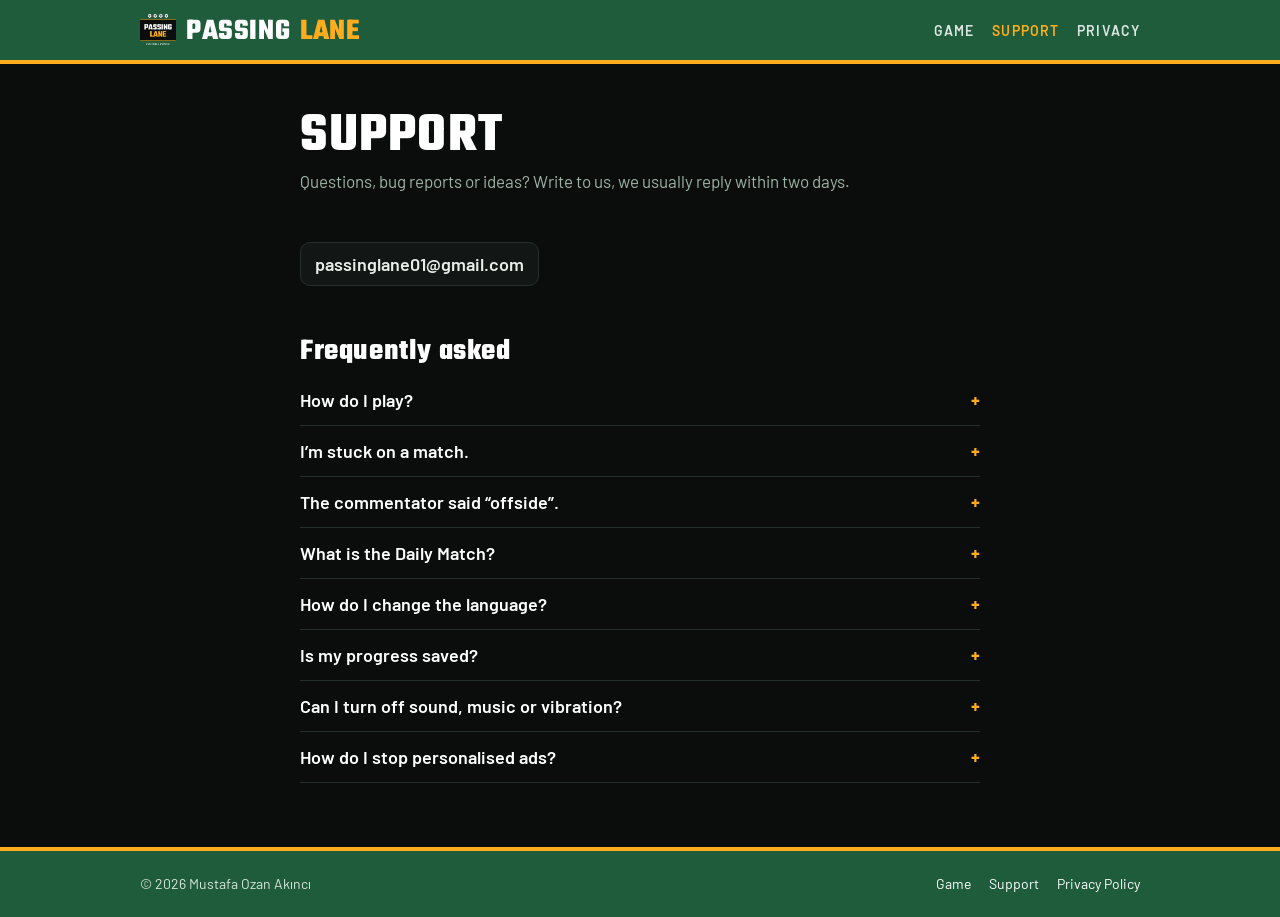
==== support.html @ acf5ea75 "Add files via upload" ====
<!doctype html>
<html lang="en">
<head>
<meta charset="utf-8">
<meta name="viewport" content="width=device-width, initial-scale=1, viewport-fit=cover">
<title>Support – Passing Lane</title>
<meta name="description" content="Help and contact for the Passing Lane iPhone game.">
<meta property="og:title" content="Support – Passing Lane">
<meta property="og:description" content="Help and contact for the Passing Lane iPhone game.">
<meta property="og:image" content="assets/icon.png">
<link rel="icon" href="assets/favicon.png">
<link rel="apple-touch-icon" href="assets/apple-touch-icon.png">
<meta name="apple-itunes-app" content="app-id=6824521331">
<link rel="preconnect" href="https://fonts.googleapis.com">
<link rel="preconnect" href="https://fonts.gstatic.com" crossorigin>
<link rel="stylesheet" href="https://fonts.googleapis.com/css2?family=Teko:wght@600;700&family=Barlow:ital,wght@0,400;0,600;0,700;1,700&display=swap">
<link rel="stylesheet" href="assets/style.css">
</head>
<body>
<header class="top"><div class="wrap">
  <a class="brand" href="./"><img src="assets/icon.png" alt="" width="36" height="36">PASSING <span>LANE</span></a>
  <nav aria-label="Site">
    <a href="./">Game</a>
    <a href="support.html" aria-current="page">Support</a>
    <a href="privacy.html">Privacy</a>
  </nav>
</div></header>

<main class="wrap doc">
  <h1>SUPPORT</h1>
  <p class="meta">Questions, bug reports or ideas? Write to us, we usually reply within two days.</p>
  <p class="mail">passinglane01@gmail.com</p>

  <h2>Frequently asked</h2>
  <details><summary>How do I play?</summary><p>Start at number 1, pass to the numbered players in order, go through every square exactly once and finish at number 11. Blue blocks are defenders: no pass goes between them.</p></details>
  <details><summary>I’m stuck on a match.</summary><p>Tap Hint. You have 3 per match, and each one shows the next correct pass. In Slot mode a hint costs 5 seconds.</p></details>
  <details><summary>The commentator said “offside”.</summary><p>You reached number 11 with empty squares left. Every square must be covered before the goal counts, so the move restarts from the keeper.</p></details>
  <details><summary>What is the Daily Match?</summary><p>A new 7×7 puzzle every day, the same for every player. Play it each day to grow your streak.</p></details>
  <details><summary>How do I change the language?</summary><p>The game follows your iPhone’s language. To change it for Passing Lane only: Settings › Passing Lane › Language.</p></details>
  <details><summary>Is my progress saved?</summary><p>Yes, on your device. If you sign in to Game Center, your season trophies also appear on the leaderboard.</p></details>
  <details><summary>Can I turn off sound, music or vibration?</summary><p>Yes. Use the three switches at the top of the main menu.</p></details>
  <details><summary>How do I stop personalised ads?</summary><p>Choose “Ask App Not to Track” when asked, or turn off tracking in Settings › Privacy &amp; Security › Tracking. You will still see ads, but they won’t be personalised.</p></details>
</main>
<footer><div class="wrap">
  <span>© 2026 Mustafa Ozan Akıncı</span>
  <span><a href="./">Game</a><a href="support.html">Support</a><a href="privacy.html">Privacy Policy</a></span>
</div></footer>
</body>
</html>
---- assets/style.css ----
/* Passing Lane site — same language as the app icon:
   pitch-green bands, a black middle, amber hairlines, Teko display + Barlow body. */
:root{
  --green:#1e5c3b; --green-2:#174a2f; --black:#0b0d0c; --panel:#121614;
  --amber:#ffad1f; --orange:#ff5a36; --white:#ffffff; --ink:#e8efea; --muted:#9db3a6; --line:#26302b;
  --display:'Teko','Arial Narrow',Impact,sans-serif;
  --body:'Barlow',system-ui,-apple-system,'Segoe UI',sans-serif;
  color-scheme:dark;
}
*{box-sizing:border-box}
html{-webkit-text-size-adjust:100%}
body{margin:0;background:var(--black);color:var(--ink);font:400 17px/1.6 var(--body)}
a{color:var(--amber)}
img{max-width:100%;display:block}
.wrap{max-width:1040px;margin:0 auto;padding-left:max(20px,env(safe-area-inset-left,0px));padding-right:max(20px,env(safe-area-inset-right,0px))}

/* top bar */
.top{background:var(--green);border-bottom:4px solid var(--amber)}
.top .wrap{display:flex;align-items:center;justify-content:space-between;gap:16px;padding-block:12px}
.brand{display:flex;align-items:center;gap:10px;text-decoration:none;color:var(--white);font:700 30px/1 var(--display);letter-spacing:.02em;padding-top:4px}
.brand img{width:36px;height:36px;border-radius:9px;margin-top:-4px}
.brand span{color:var(--amber)}
nav{display:flex;gap:18px;flex-wrap:wrap}
nav a{color:var(--white);text-decoration:none;font:600 14px var(--body);letter-spacing:.08em;text-transform:uppercase;opacity:.85}
nav a:hover,nav a[aria-current="page"]{opacity:1;color:var(--amber)}

/* hero: the icon, opened up into a page */
.hero{background:var(--black);text-align:center;padding-block:64px 56px}
.hero h1{margin:0;font:700 clamp(64px,15vw,150px)/.8 var(--display);letter-spacing:.01em;color:var(--white)}
.hero h1 span{color:var(--amber)}
.hero .kicker{display:inline-block;margin-top:18px;font:italic 700 clamp(16px,2.6vw,22px) var(--body);letter-spacing:.18em;text-transform:uppercase;color:var(--white)}
.hero p{max-width:560px;margin:18px auto 0;color:var(--muted);font-size:18px;text-wrap:balance}
.cta{display:inline-flex;align-items:center;gap:10px;margin-top:28px;background:var(--amber);color:#17110a;text-decoration:none;font:700 17px var(--body);letter-spacing:.04em;padding:14px 26px;border-radius:12px}
.cta:hover{filter:brightness(1.05)}
.cta svg{width:22px;height:22px}
.facts{display:flex;justify-content:center;flex-wrap:wrap;gap:8px 22px;margin:26px 0 0;padding:0;list-style:none;color:var(--ink);font:600 14px var(--body);letter-spacing:.06em;text-transform:uppercase}
.facts b{font:700 26px/1 var(--display);color:var(--amber);margin-right:6px;letter-spacing:.02em}

.band{height:56px;background:var(--green);border-top:4px solid var(--amber);border-bottom:4px solid var(--amber)}

/* screenshots */
.shots{padding-block:56px}
.shots .grid{display:grid;grid-template-columns:repeat(4,minmax(0,1fr));gap:18px}
.shot{margin:0}
.shot img{border-radius:20px;border:1px solid var(--line)}
.shot figcaption{margin-top:10px;font:600 15px/1.35 var(--body);color:var(--ink)}
.shot figcaption small{display:block;font-weight:400;color:var(--muted);font-size:14px}

/* how to play */
.how{background:var(--panel);border-top:1px solid var(--line);border-bottom:1px solid var(--line);padding-block:56px}
h2{margin:0 0 22px;font:700 44px/.9 var(--display);letter-spacing:.02em;color:var(--white)}
h2 span{color:var(--amber)}
.rules{display:grid;grid-template-columns:repeat(2,minmax(0,1fr));gap:14px 32px;margin:0;padding:0;list-style:none}
.rules li{display:flex;gap:14px;align-items:flex-start}
.tok{flex:none;width:38px;height:38px;border-radius:50%;display:grid;place-items:center;font:700 22px/1 var(--display);padding-top:3px;background:#12203a;color:#fff;border:2.5px solid #fff}
.tok.g{background:#f6c83b;color:#12203a}
.tok.d{border-radius:5px;width:14px;margin-inline:12px;background:#2f6fe0}
.tok.p{border-radius:8px;height:14px;margin-block:12px;background:var(--orange);border-color:var(--orange)}
.rules b{color:var(--white)}

/* modes */
.modes{padding-block:56px}
.modes .grid{display:grid;grid-template-columns:repeat(3,minmax(0,1fr));gap:18px}
.mode{border:1px solid var(--line);border-top:4px solid var(--amber);border-radius:6px;padding:20px;background:var(--panel)}
.mode h3{margin:0 0 6px;font:700 30px/1 var(--display);letter-spacing:.03em;color:var(--white);padding-top:3px}
.mode p{margin:0;color:var(--muted)}

/* text pages */
.doc{max-width:720px;padding-block:48px 64px}
.doc h1{margin:0 0 6px;font:700 56px/.9 var(--display);color:var(--white);letter-spacing:.02em}
.doc .meta{color:var(--muted);margin:0 0 28px}
.doc h2{font-size:30px;margin:34px 0 10px}
.doc p,.doc li{color:var(--ink)}
.doc ul{padding-left:20px}
.doc .mail{display:inline-block;font:600 18px var(--body);background:var(--panel);border:1px solid var(--line);padding:10px 14px;border-radius:10px;user-select:all}
details{border-bottom:1px solid var(--line);padding:14px 0}
summary{cursor:pointer;font:600 18px var(--body);color:var(--white);list-style:none}
summary::-webkit-details-marker{display:none}
summary::after{content:"+";float:right;color:var(--amber);font-weight:700}
details[open] summary::after{content:"−"}
details p{margin:10px 0 0;color:var(--muted)}
.tr{margin-top:40px;padding-top:24px;border-top:1px solid var(--line)}

/* footer */
footer{background:var(--green);border-top:4px solid var(--amber)}
footer .wrap{display:flex;justify-content:space-between;align-items:center;flex-wrap:wrap;gap:12px;padding-block:22px;font-size:14px;color:#d7e6dc}
footer a{color:var(--white);text-decoration:none;margin-left:18px}
footer a:first-child{margin-left:0}
footer a:hover{color:var(--amber)}

a:focus-visible,summary:focus-visible{outline:2px solid var(--amber);outline-offset:3px;border-radius:4px}

@media (max-width:820px){
  .shots .grid{grid-template-columns:repeat(2,minmax(0,1fr))}
  .modes .grid,.rules{grid-template-columns:minmax(0,1fr)}
}
@media (max-width:520px){
  nav{gap:12px}
  nav a{font-size:12px}
  .brand{font-size:24px}.brand img{width:30px;height:30px}
  .hero{padding-block:44px 40px}
}
@media (max-width:520px){
  .top .wrap{flex-direction:column;align-items:flex-start;gap:8px;padding-block:10px}
  nav{gap:18px}
}
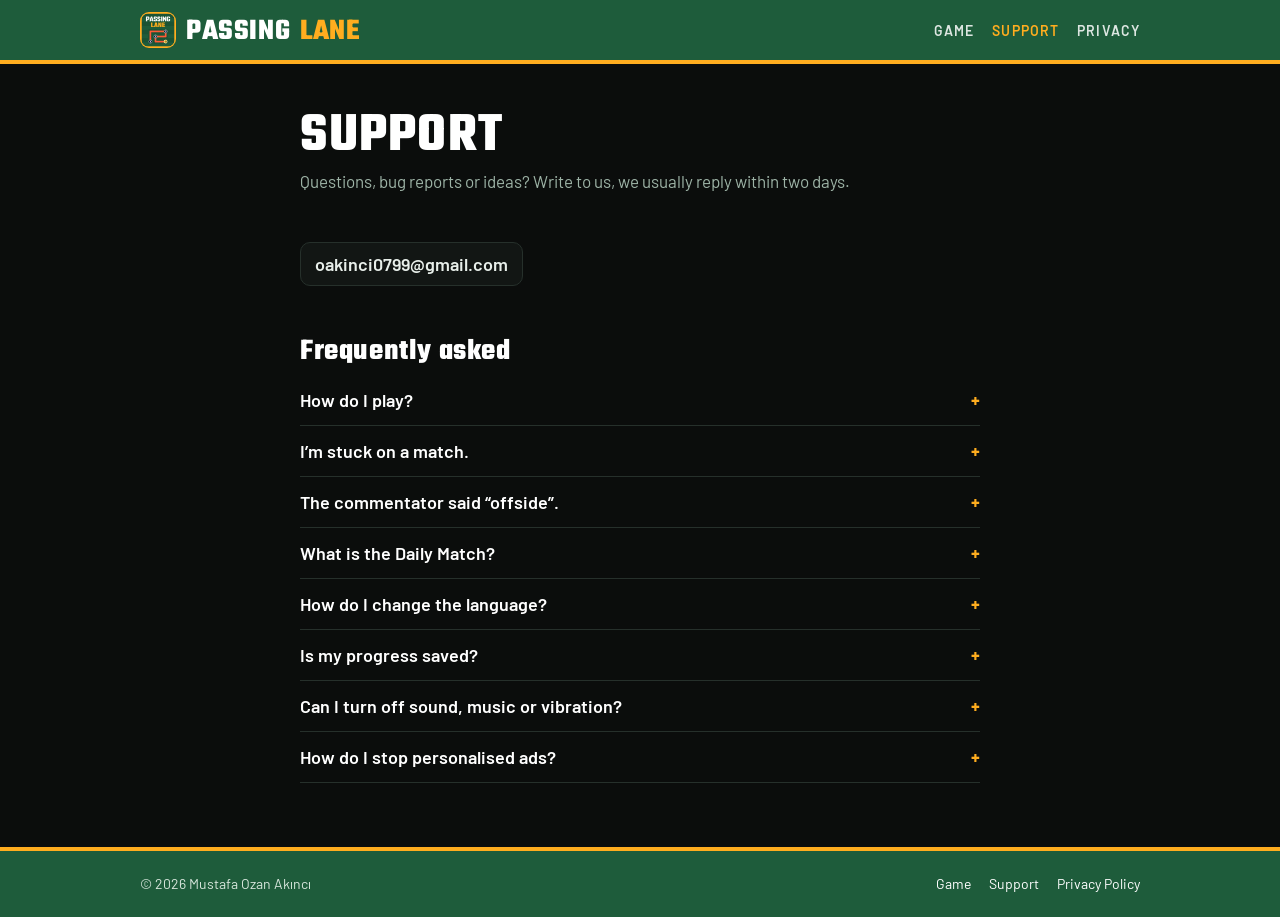
==== commit 5b0846a4: "Add files via upload" ====
--- a/support.html
+++ b/support.html
@@ -29,7 +29,7 @@
 <main class="wrap doc">
   <h1>SUPPORT</h1>
   <p class="meta">Questions, bug reports or ideas? Write to us, we usually reply within two days.</p>
-  <p class="mail">passinglane01@gmail.com</p>
+  <p class="mail">oakinci0799@gmail.com</p>
 
   <h2>Frequently asked</h2>
   <details><summary>How do I play?</summary><p>Start at number 1, pass to the numbered players in order, go through every square exactly once and finish at number 11. Blue blocks are defenders: no pass goes between them.</p></details>
--- a/assets/style.css
+++ b/assets/style.css
@@ -11,7 +11,7 @@
 html{-webkit-text-size-adjust:100%}
 body{margin:0;background:var(--black);color:var(--ink);font:400 17px/1.6 var(--body)}
 a{color:var(--amber)}
-img{max-width:100%;display:block}
+img{max-width:100%;height:auto;display:block}
 .wrap{max-width:1040px;margin:0 auto;padding-left:max(20px,env(safe-area-inset-left,0px));padding-right:max(20px,env(safe-area-inset-right,0px))}
 
 /* top bar */
@@ -104,3 +104,6 @@
   .top .wrap{flex-direction:column;align-items:flex-start;gap:8px;padding-block:10px}
   nav{gap:18px}
 }
+/* screenshots sit in a slim phone-style frame and never grow past a phone's size */
+.shot img{border:6px solid #1a1f1c;border-radius:26px;max-width:260px;width:100%;margin-inline:auto;background:#0b0d0c}
+.shot figcaption{text-align:center}
